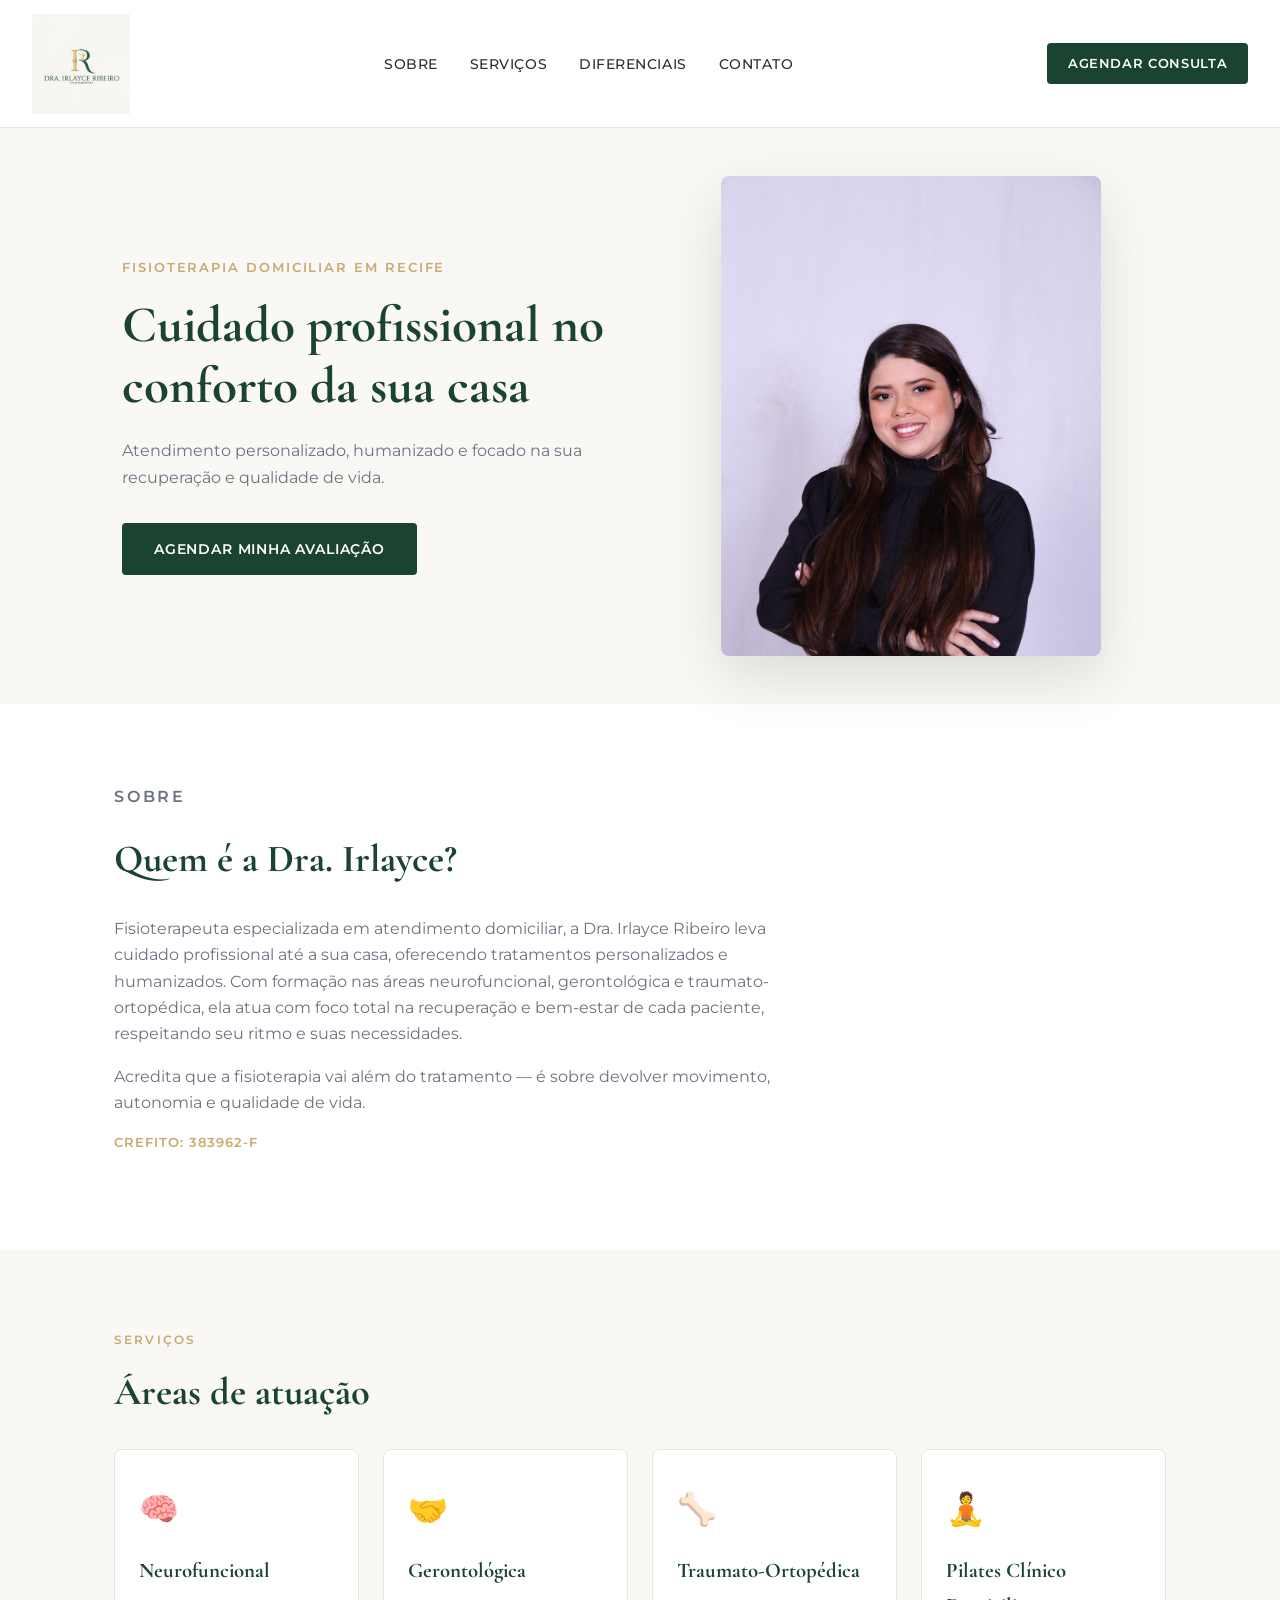
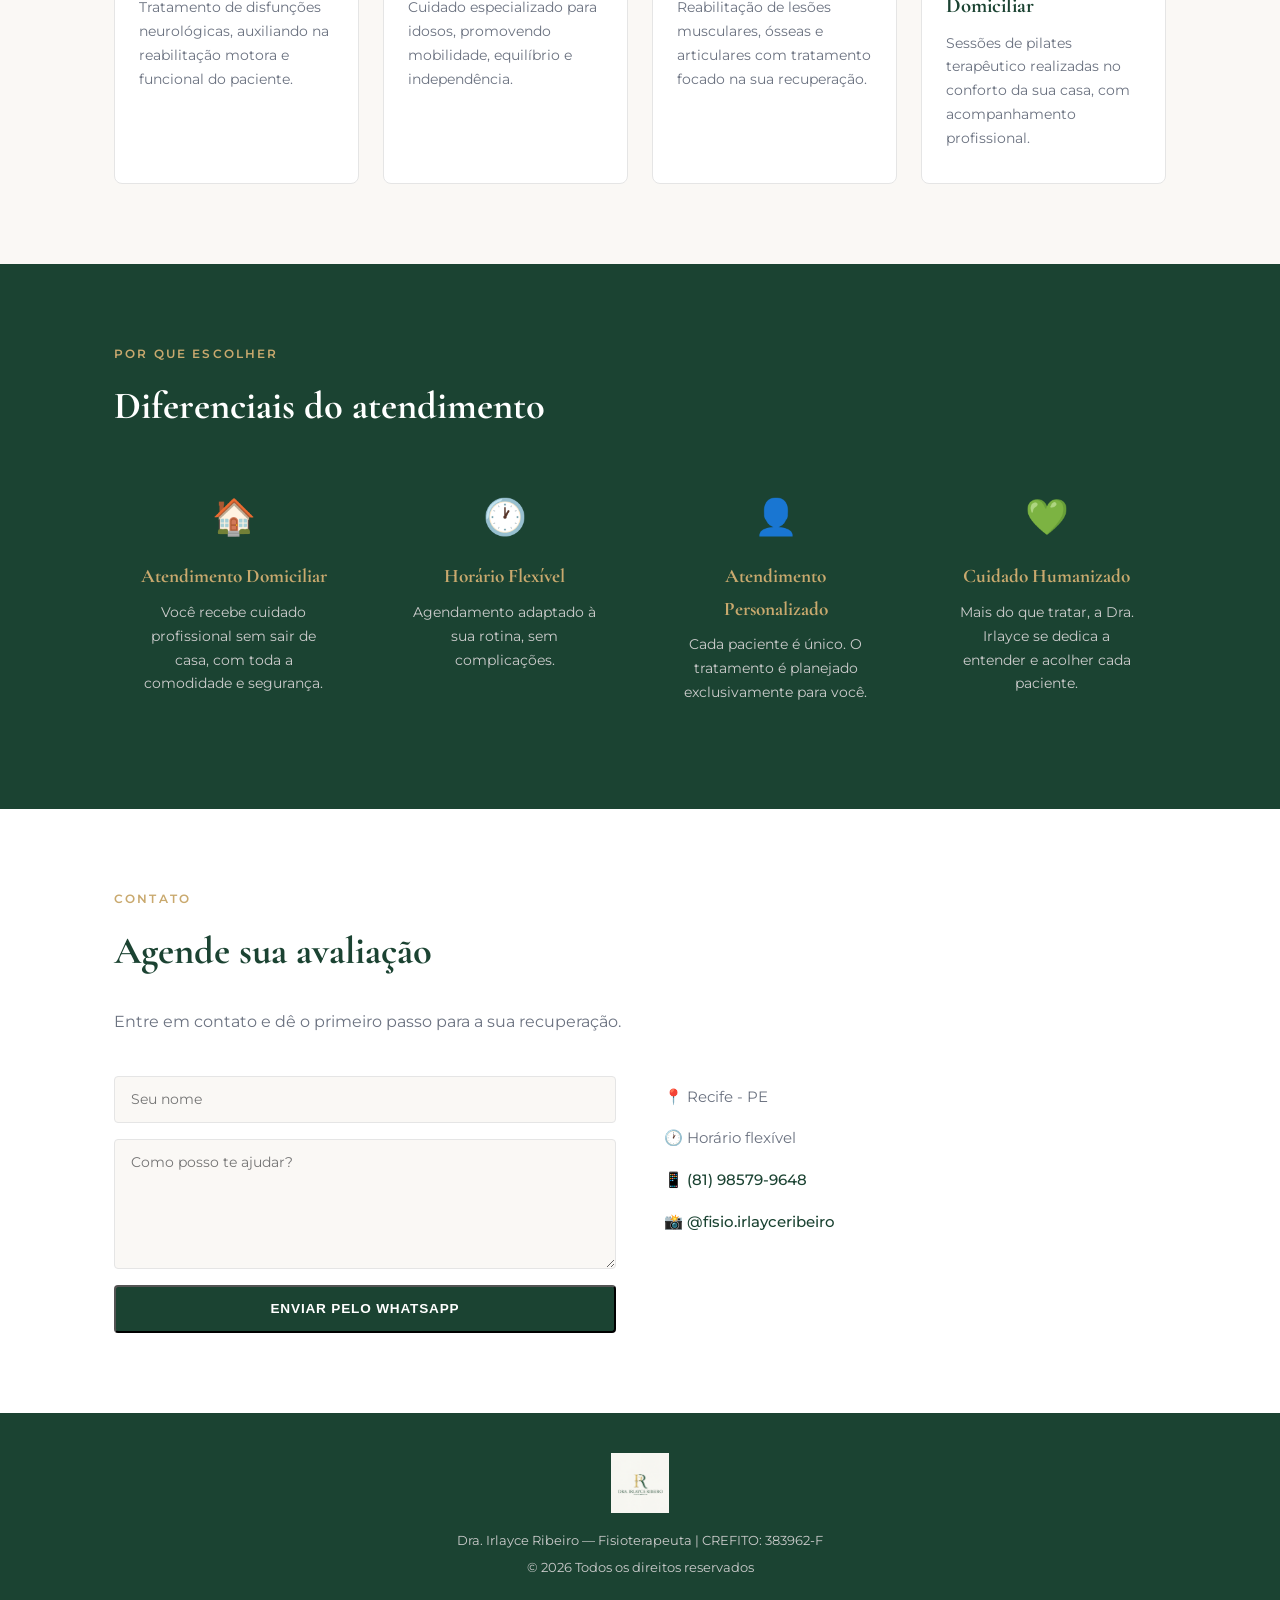
==== index.html @ c04ff3ac "primeiro commit" ====
<!DOCTYPE html>
<html lang="pt-BR">
<head>
  <meta charset="UTF-8" />
  <meta name="viewport" content="width=device-width, initial-scale=1.0" />
  <meta name="description" content="Dra. Irlayce Ribeiro - Fisioterapeuta em Recife. Atendimento domiciliar nas áreas neurofuncional, gerontológica, traumato-ortopédica e pilates clínico." />
  <title>Dra. Irlayce Ribeiro | Fisioterapeuta em Recife</title>
  <link rel="stylesheet" href="style.css" />
  <link href="https://fonts.googleapis.com/css2?family=Cormorant+Garamond:wght@400;500;600;700&family=Montserrat:wght@300;400;500;600&display=swap" rel="stylesheet" />
</head>
<body>

  <!-- NAVBAR -->
  <nav class="navbar">
    <a href="#topo">
      <img src="img/logo.png" alt="Logo Dra. Irlayce Ribeiro" class="nav-logo" />
    </a>
    <ul class="nav-links">
      <li><a href="#sobre">Sobre</a></li>
      <li><a href="#servicos">Serviços</a></li>
      <li><a href="#diferenciais">Diferenciais</a></li>
      <li><a href="#contato">Contato</a></li>
    </ul>
    <a href="https://wa.me/5581985799648" target="_blank" class="btn-whatsapp-nav">Agendar consulta</a>
  </nav>

  <!-- HERO -->
  <section class="hero" id="topo">
    <div class="hero-texto">
      <p class="hero-subtitulo">Fisioterapia Domiciliar em Recife</p>
      <h1>Cuidado profissional no conforto da sua casa</h1>
      <p class="hero-desc">Atendimento personalizado, humanizado e focado na sua recuperação e qualidade de vida.</p>
      <a href="https://wa.me/5581985799648" target="_blank" class="btn-principal">Agendar minha avaliação</a>
    </div>
    <div class="hero-imagem">
      <img src="img/foto.jpg" alt="Dra. Irlayce Ribeiro - Fisioterapeuta" />
    </div>
  </section>

  <!-- SOBRE -->
  <section class="sobre" id="sobre">
    <div class="container">
      <p class="secao-label">Sobre</p>
      <h2>Quem é a Dra. Irlayce?</h2>
      <p>Fisioterapeuta especializada em atendimento domiciliar, a Dra. Irlayce Ribeiro leva cuidado profissional até a sua casa, oferecendo tratamentos personalizados e humanizados. Com formação nas áreas neurofuncional, gerontológica e traumato-ortopédica, ela atua com foco total na recuperação e bem-estar de cada paciente, respeitando seu ritmo e suas necessidades.</p>
      <p>Acredita que a fisioterapia vai além do tratamento — é sobre devolver movimento, autonomia e qualidade de vida.</p>
      <p class="crefito">CREFITO: 383962-F</p>
    </div>
  </section>

  <!-- SERVIÇOS -->
  <section class="servicos" id="servicos">
    <div class="container">
      <p class="secao-label">Serviços</p>
      <h2>Áreas de atuação</h2>
      <div class="cards-grid">
        <div class="card">
          <div class="card-icone">🧠</div>
          <h3>Neurofuncional</h3>
          <p>Tratamento de disfunções neurológicas, auxiliando na reabilitação motora e funcional do paciente.</p>
        </div>
        <div class="card">
          <div class="card-icone">🤝</div>
          <h3>Gerontológica</h3>
          <p>Cuidado especializado para idosos, promovendo mobilidade, equilíbrio e independência.</p>
        </div>
        <div class="card">
          <div class="card-icone">🦴</div>
          <h3>Traumato-Ortopédica</h3>
          <p>Reabilitação de lesões musculares, ósseas e articulares com tratamento focado na sua recuperação.</p>
        </div>
        <div class="card">
          <div class="card-icone">🧘</div>
          <h3>Pilates Clínico Domiciliar</h3>
          <p>Sessões de pilates terapêutico realizadas no conforto da sua casa, com acompanhamento profissional.</p>
        </div>
      </div>
    </div>
  </section>

  <!-- DIFERENCIAIS -->
  <section class="diferenciais" id="diferenciais">
    <div class="container">
      <p class="secao-label">Por que escolher</p>
      <h2>Diferenciais do atendimento</h2>
      <div class="diferenciais-grid">
        <div class="diferencial">
          <span>🏠</span>
          <h4>Atendimento Domiciliar</h4>
          <p>Você recebe cuidado profissional sem sair de casa, com toda a comodidade e segurança.</p>
        </div>
        <div class="diferencial">
          <span>🕐</span>
          <h4>Horário Flexível</h4>
          <p>Agendamento adaptado à sua rotina, sem complicações.</p>
        </div>
        <div class="diferencial">
          <span>👤</span>
          <h4>Atendimento Personalizado</h4>
          <p>Cada paciente é único. O tratamento é planejado exclusivamente para você.</p>
        </div>
        <div class="diferencial">
          <span>💚</span>
          <h4>Cuidado Humanizado</h4>
          <p>Mais do que tratar, a Dra. Irlayce se dedica a entender e acolher cada paciente.</p>
        </div>
      </div>
    </div>
  </section>

  <!-- CONTATO -->
  <section class="contato" id="contato">
    <div class="container">
      <p class="secao-label">Contato</p>
      <h2>Agende sua avaliação</h2>
      <p class="contato-desc">Entre em contato e dê o primeiro passo para a sua recuperação.</p>
      <div class="contato-grid">
        <div class="formulario">
          <input type="text" id="nome" placeholder="Seu nome" />
          <textarea id="mensagem" placeholder="Como posso te ajudar?"></textarea>
          <button class="btn-principal" onclick="enviarWhatsApp()">Enviar pelo WhatsApp</button>
        </div>
        <div class="contato-info">
          <p>📍 Recife - PE</p>
          <p>🕐 Horário flexível</p>
          <p>📱 <a href="https://wa.me/5581985799648" target="_blank">(81) 98579-9648</a></p>
          <p>📸 <a href="https://instagram.com/fisio.irlayceribeiro" target="_blank">@fisio.irlayceribeiro</a></p>
        </div>
      </div>
    </div>
  </section>

  <!-- FOOTER -->
  <footer>
    <a href="#topo">
      <img src="img/logo.png" alt="Logo Dra. Irlayce Ribeiro" class="footer-logo" />
    </a>
    <p>Dra. Irlayce Ribeiro — Fisioterapeuta | CREFITO: 383962-F</p>
    <p>© 2026 Todos os direitos reservados</p>
  </footer>

  <script>
    // Volta ao topo ao recarregar a página
    if (history.scrollRestoration) {
      history.scrollRestoration = 'manual';
    }

    window.onload = function() {
      window.scrollTo(0, 0);
    };

    // Envia mensagem pelo WhatsApp
    function enviarWhatsApp() {
      const nome = document.getElementById("nome").value.trim();
      const mensagem = document.getElementById("mensagem").value.trim();

      if (!nome) {
        alert("Por favor, informe seu nome.");
        return;
      }

      let texto = `Olá, Dra. Irlayce! Me chamo *${nome}*`;
      if (mensagem) texto += `.\n\n${mensagem}`;
      texto += `.\n\nGostaria de agendar uma avaliação!`;

      const url = `https://wa.me/5581985799648?text=${encodeURIComponent(texto)}`;
      window.open(url, "_blank");
    }
  </script>

</body>
</html>
---- style.css ----
/* ── RESET & BASE ── */
* {
  margin: 0;
  padding: 0;
  box-sizing: border-box;
}

:root {
  --verde:    #1B4332;
  --dourado:  #C9A96E;
  --offwhite: #FAF8F5;
  --cinza:    #2D2D2D;
  --muted:    #6B7280;
  --branco:   #FFFFFF;
}

html {
  scroll-behavior: smooth;
}

body {
  font-family: 'Montserrat', sans-serif;
  background: var(--offwhite);
  color: var(--cinza);
  font-size: 16px;
  line-height: 1.7;
}

a {
  text-decoration: none;
  color: inherit;
}

img {
  max-width: 100%;
  display: block;
}

.container {
  max-width: 1100px;
  margin: 0 auto;
  padding: 0 1.5rem;
}

/* ── NAVBAR ── */
.navbar {
  position: sticky;
  top: 0;
  z-index: 100;
  background: var(--branco);
  border-bottom: 1px solid #e5e5e5;
  display: flex;
  align-items: center;
  justify-content: space-between;
  padding: .85rem 2rem;
  gap: 1rem;
}

.nav-logo {
  height: 100px;
  width: auto;
  transition: transform .3s ease, filter .3s ease;
  cursor: pointer;
}

.nav-logo:hover {
  transform: scale(1.08);
  filter: drop-shadow(0 0 10px rgba(201, 169, 110, 0.7));
}

.nav-links {
  display: flex;
  list-style: none;
  gap: 2rem;
}

.nav-links a {
  font-size: .85rem;
  font-weight: 500;
  color: var(--cinza);
  letter-spacing: .04em;
  text-transform: uppercase;
  transition: color .2s, transform .2s, letter-spacing .2s;
  display: inline-block;
}

.nav-links a:hover {
  color: var(--dourado);
  transform: scale(1.12);
  letter-spacing: .08em;
}

.btn-whatsapp-nav {
  background: var(--verde);
  color: var(--branco);
  font-size: .8rem;
  font-weight: 600;
  letter-spacing: .05em;
  text-transform: uppercase;
  padding: .6rem 1.3rem;
  border-radius: 4px;
  transition: background .2s, transform .2s;
  white-space: nowrap;
  display: inline-block;
}

.btn-whatsapp-nav:hover {
  background: var(--dourado);
  transform: scale(1.05);
}

/* ── HERO ── */
.hero {
  display: flex;
  align-items: center;
  justify-content: space-between;
  gap: 3rem;
  min-height: auto;
  padding: 3rem 2rem;
  max-width: 1100px;
  margin: 0 auto;
}

.hero-texto {
  flex: 1;
  max-width: 540px;
}

.hero-subtitulo {
  font-size: .8rem;
  font-weight: 600;
  letter-spacing: .15em;
  text-transform: uppercase;
  color: var(--dourado);
  margin-bottom: 1rem;
}

.hero-texto h1 {
  font-family: 'Cormorant Garamond', serif;
  font-size: 3.2rem;
  font-weight: 700;
  line-height: 1.2;
  color: var(--verde);
  margin-bottom: 1.2rem;
}

.hero-desc {
  font-size: 1rem;
  color: var(--muted);
  margin-bottom: 2rem;
}

.btn-principal {
  display: inline-block;
  background: var(--verde);
  color: var(--branco);
  font-size: .85rem;
  font-weight: 600;
  letter-spacing: .06em;
  text-transform: uppercase;
  padding: .9rem 2rem;
  border-radius: 4px;
  transition: background .2s, transform .2s;
}

.btn-principal:hover {
  background: var(--dourado);
  transform: scale(1.04);
}

.hero-imagem {
  flex: 1;
  display: flex;
  justify-content: center;
}

.hero-imagem img {
  width: 100%;
  max-width: 380px;
  height: 480px;
  object-fit: cover;
  object-position: center 5%;
  border-radius: 8px;
  box-shadow: 0 20px 60px rgba(0,0,0,.12);
}

/* ── SEÇÕES ── */
section {
  padding: 5rem 0;
}

.secao-label {
  font-size: .75rem;
  font-weight: 600;
  letter-spacing: .18em;
  text-transform: uppercase;
  color: var(--dourado);
  margin-bottom: .6rem;
}

section h2 {
  font-family: 'Cormorant Garamond', serif;
  font-size: 2.4rem;
  font-weight: 700;
  color: var(--verde);
  margin-bottom: 1.5rem;
}

/* ── SOBRE ── */
.sobre {
  background: var(--branco);
}

.sobre p {
  font-size: .97rem;
  color: var(--muted);
  margin-bottom: 1rem;
  max-width: 700px;
}

.crefito {
  font-size: .8rem !important;
  font-weight: 600;
  color: var(--dourado) !important;
  letter-spacing: .08em;
  margin-top: 1rem !important;
}

/* ── SERVIÇOS ── */
.servicos {
  background: var(--offwhite);
}

.cards-grid {
  display: grid;
  grid-template-columns: repeat(auto-fit, minmax(230px, 1fr));
  gap: 1.5rem;
  margin-top: 1rem;
}

.card {
  background: var(--branco);
  border: 1px solid #e5e5e5;
  border-radius: 8px;
  padding: 2rem 1.5rem;
  transition: box-shadow .2s, transform .2s;
}

.card:hover {
  box-shadow: 0 8px 30px rgba(0,0,0,.08);
  transform: translateY(-4px);
}

.card-icone {
  font-size: 2rem;
  margin-bottom: 1rem;
}

.card h3 {
  font-family: 'Cormorant Garamond', serif;
  font-size: 1.3rem;
  font-weight: 700;
  color: var(--verde);
  margin-bottom: .5rem;
}

.card p {
  font-size: .88rem;
  color: var(--muted);
}

/* ── DIFERENCIAIS ── */
.diferenciais {
  background: var(--verde);
}

.diferenciais .secao-label {
  color: var(--dourado);
}

.diferenciais h2 {
  color: var(--branco);
}

.diferenciais-grid {
  display: grid;
  grid-template-columns: repeat(auto-fit, minmax(220px, 1fr));
  gap: 2rem;
  margin-top: 1rem;
}

.diferencial {
  text-align: center;
  padding: 1.5rem;
}

.diferencial span {
  font-size: 2.2rem;
  display: block;
  margin-bottom: .8rem;
}

.diferencial h4 {
  font-family: 'Cormorant Garamond', serif;
  font-size: 1.2rem;
  font-weight: 700;
  color: var(--dourado);
  margin-bottom: .5rem;
}

.diferencial p {
  font-size: .88rem;
  color: #ccc;
}

/* ── CONTATO ── */
.contato {
  background: var(--branco);
}

.contato-desc {
  color: var(--muted);
  margin-bottom: 2.5rem;
}

.contato-grid {
  display: grid;
  grid-template-columns: 1fr 1fr;
  gap: 3rem;
  align-items: start;
}

.formulario {
  display: flex;
  flex-direction: column;
  gap: 1rem;
}

.formulario input,
.formulario textarea {
  background: var(--offwhite);
  border: 1px solid #e5e5e5;
  border-radius: 4px;
  padding: .85rem 1rem;
  font-family: 'Montserrat', sans-serif;
  font-size: .9rem;
  color: var(--cinza);
  outline: none;
  transition: border-color .2s;
  width: 100%;
}

.formulario input:focus,
.formulario textarea:focus {
  border-color: var(--dourado);
}

.formulario textarea {
  height: 130px;
  resize: vertical;
}

.contato-info {
  display: flex;
  flex-direction: column;
  gap: 1rem;
  padding-top: .5rem;
}

.contato-info p {
  font-size: .95rem;
  color: var(--muted);
}

.contato-info a {
  color: var(--verde);
  font-weight: 500;
  transition: color .2s;
}

.contato-info a:hover {
  color: var(--dourado);
}

/* ── FOOTER ── */
footer {
  background: var(--verde);
  color: var(--branco);
  text-align: center;
  padding: 2.5rem 1rem;
}

.footer-logo {
  height: 60px;
  width: auto;
  margin: 0 auto 1rem;
  transition: transform .3s ease, filter .3s ease;
  cursor: pointer;
}

.footer-logo:hover {
  transform: scale(1.08);
  filter: drop-shadow(0 0 10px rgba(201, 169, 110, 0.7));
}

footer p {
  font-size: .82rem;
  color: #ccc;
  margin-bottom: .3rem;
}

/* ── RESPONSIVO ── */
@media (max-width: 768px) {
  .navbar {
    flex-wrap: wrap;
    padding: .85rem 1rem;
  }

  .nav-links {
    display: none;
  }

  .hero {
    flex-direction: column;
    text-align: center;
    padding: 3rem 1.5rem;
    min-height: auto;
  }

  .hero-texto h1 {
    font-size: 2.2rem;
  }

  .hero-imagem img {
    height: 400px;
    max-width: 100%;
  }

  .contato-grid {
    grid-template-columns: 1fr;
    gap: 2rem;
  }

  section h2 {
    font-size: 1.9rem;
  }
}
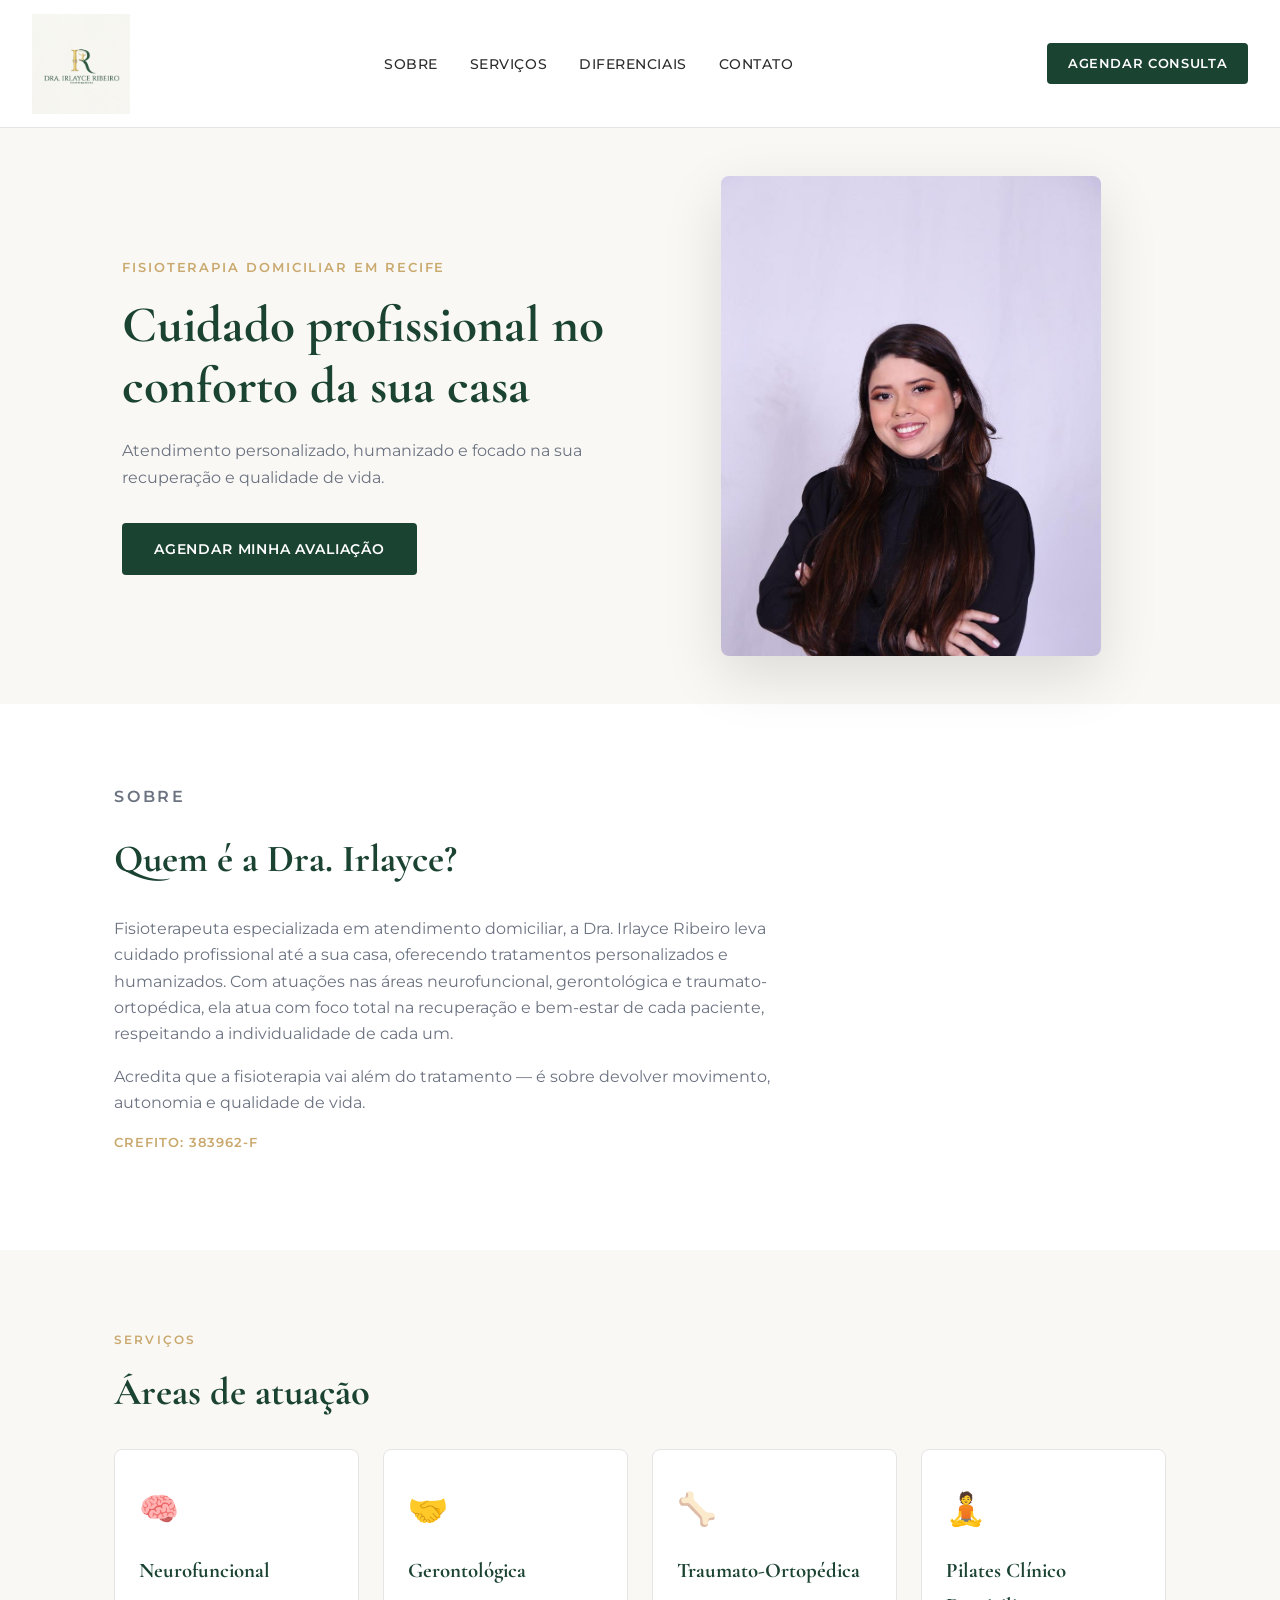
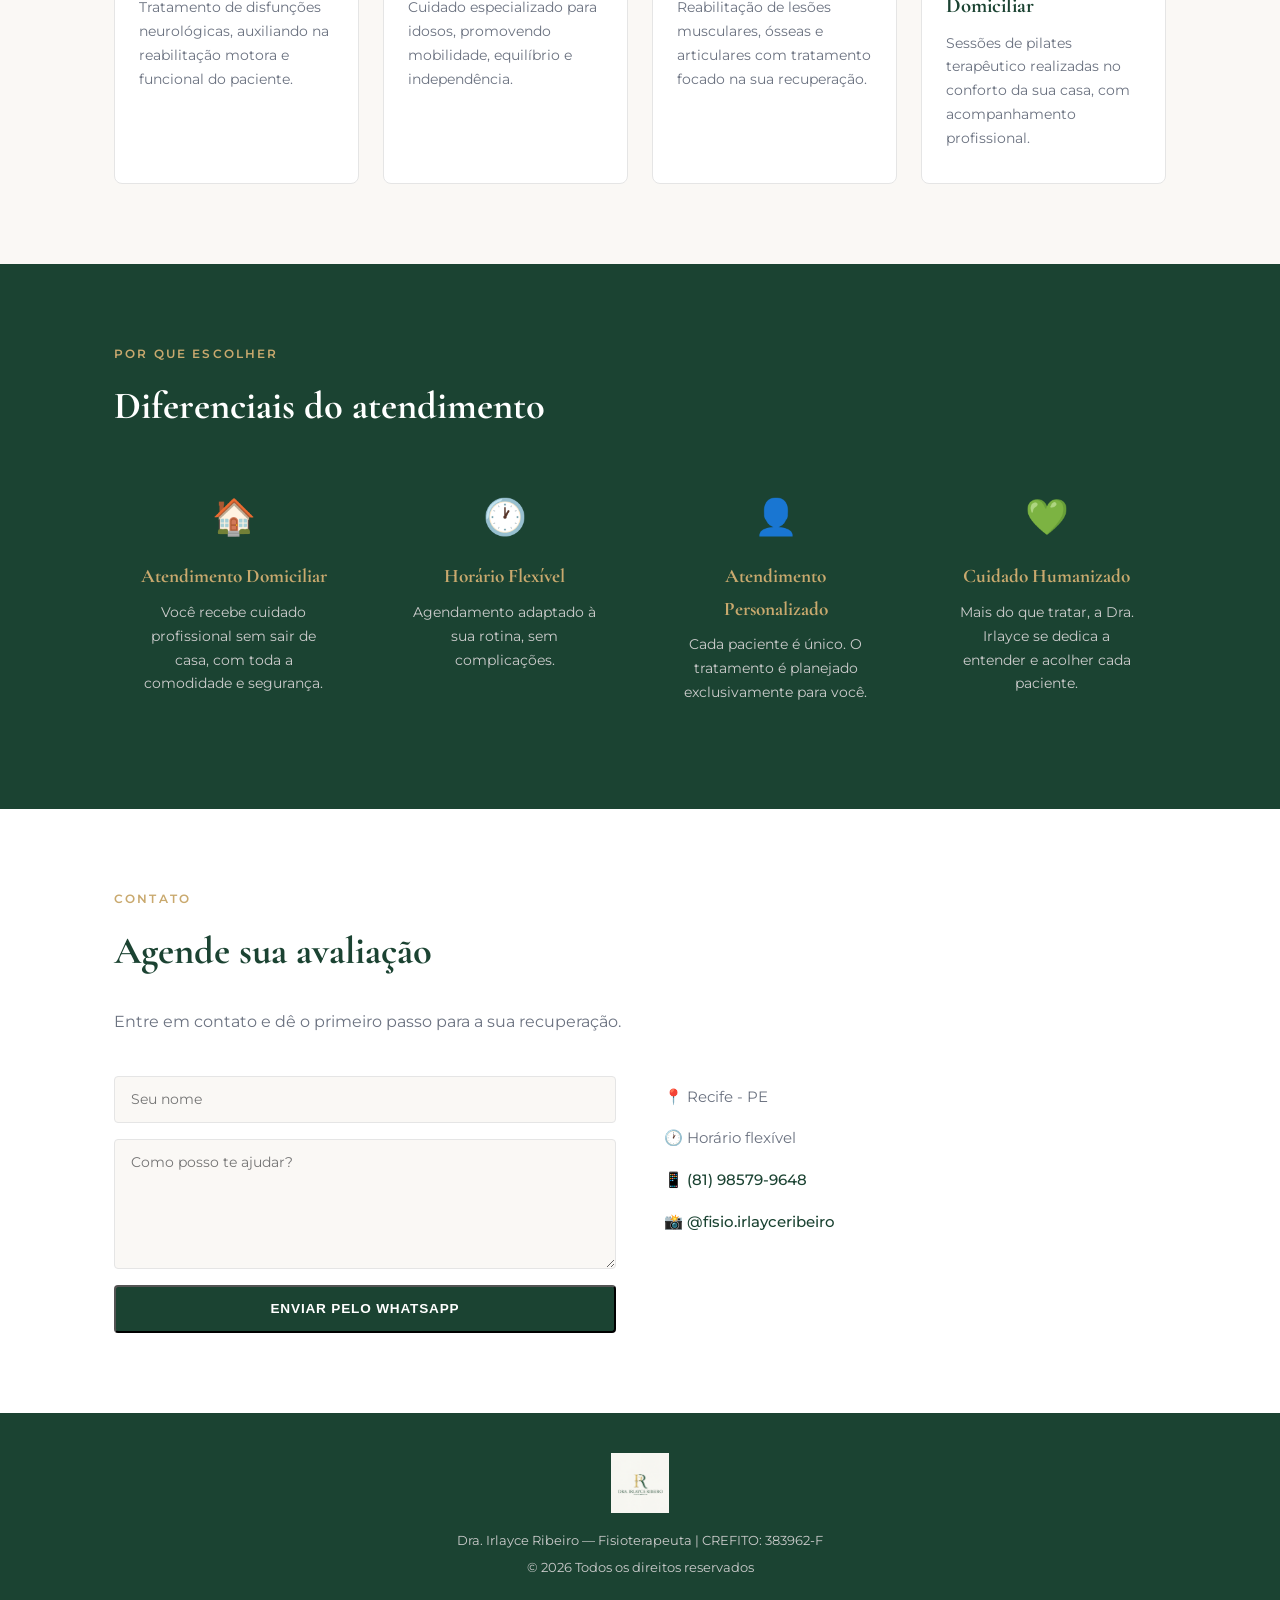
==== commit 4b5a495d: "atualiza texto sobre" ====
--- a/index.html
+++ b/index.html
@@ -42,7 +42,7 @@
     <div class="container">
       <p class="secao-label">Sobre</p>
       <h2>Quem é a Dra. Irlayce?</h2>
-      <p>Fisioterapeuta especializada em atendimento domiciliar, a Dra. Irlayce Ribeiro leva cuidado profissional até a sua casa, oferecendo tratamentos personalizados e humanizados. Com formação nas áreas neurofuncional, gerontológica e traumato-ortopédica, ela atua com foco total na recuperação e bem-estar de cada paciente, respeitando seu ritmo e suas necessidades.</p>
+      <p>Fisioterapeuta especializada em atendimento domiciliar, a Dra. Irlayce Ribeiro leva cuidado profissional até a sua casa, oferecendo tratamentos personalizados e humanizados. Com atuações nas áreas neurofuncional, gerontológica e traumato-ortopédica, ela atua com foco total na recuperação e bem-estar de cada paciente, respeitando a individualidade de cada um.</p>
       <p>Acredita que a fisioterapia vai além do tratamento — é sobre devolver movimento, autonomia e qualidade de vida.</p>
       <p class="crefito">CREFITO: 383962-F</p>
     </div>
@@ -140,7 +140,6 @@
   </footer>
 
   <script>
-    // Volta ao topo ao recarregar a página
     if (history.scrollRestoration) {
       history.scrollRestoration = 'manual';
     }
@@ -149,7 +148,6 @@
       window.scrollTo(0, 0);
     };
 
-    // Envia mensagem pelo WhatsApp
     function enviarWhatsApp() {
       const nome = document.getElementById("nome").value.trim();
       const mensagem = document.getElementById("mensagem").value.trim();
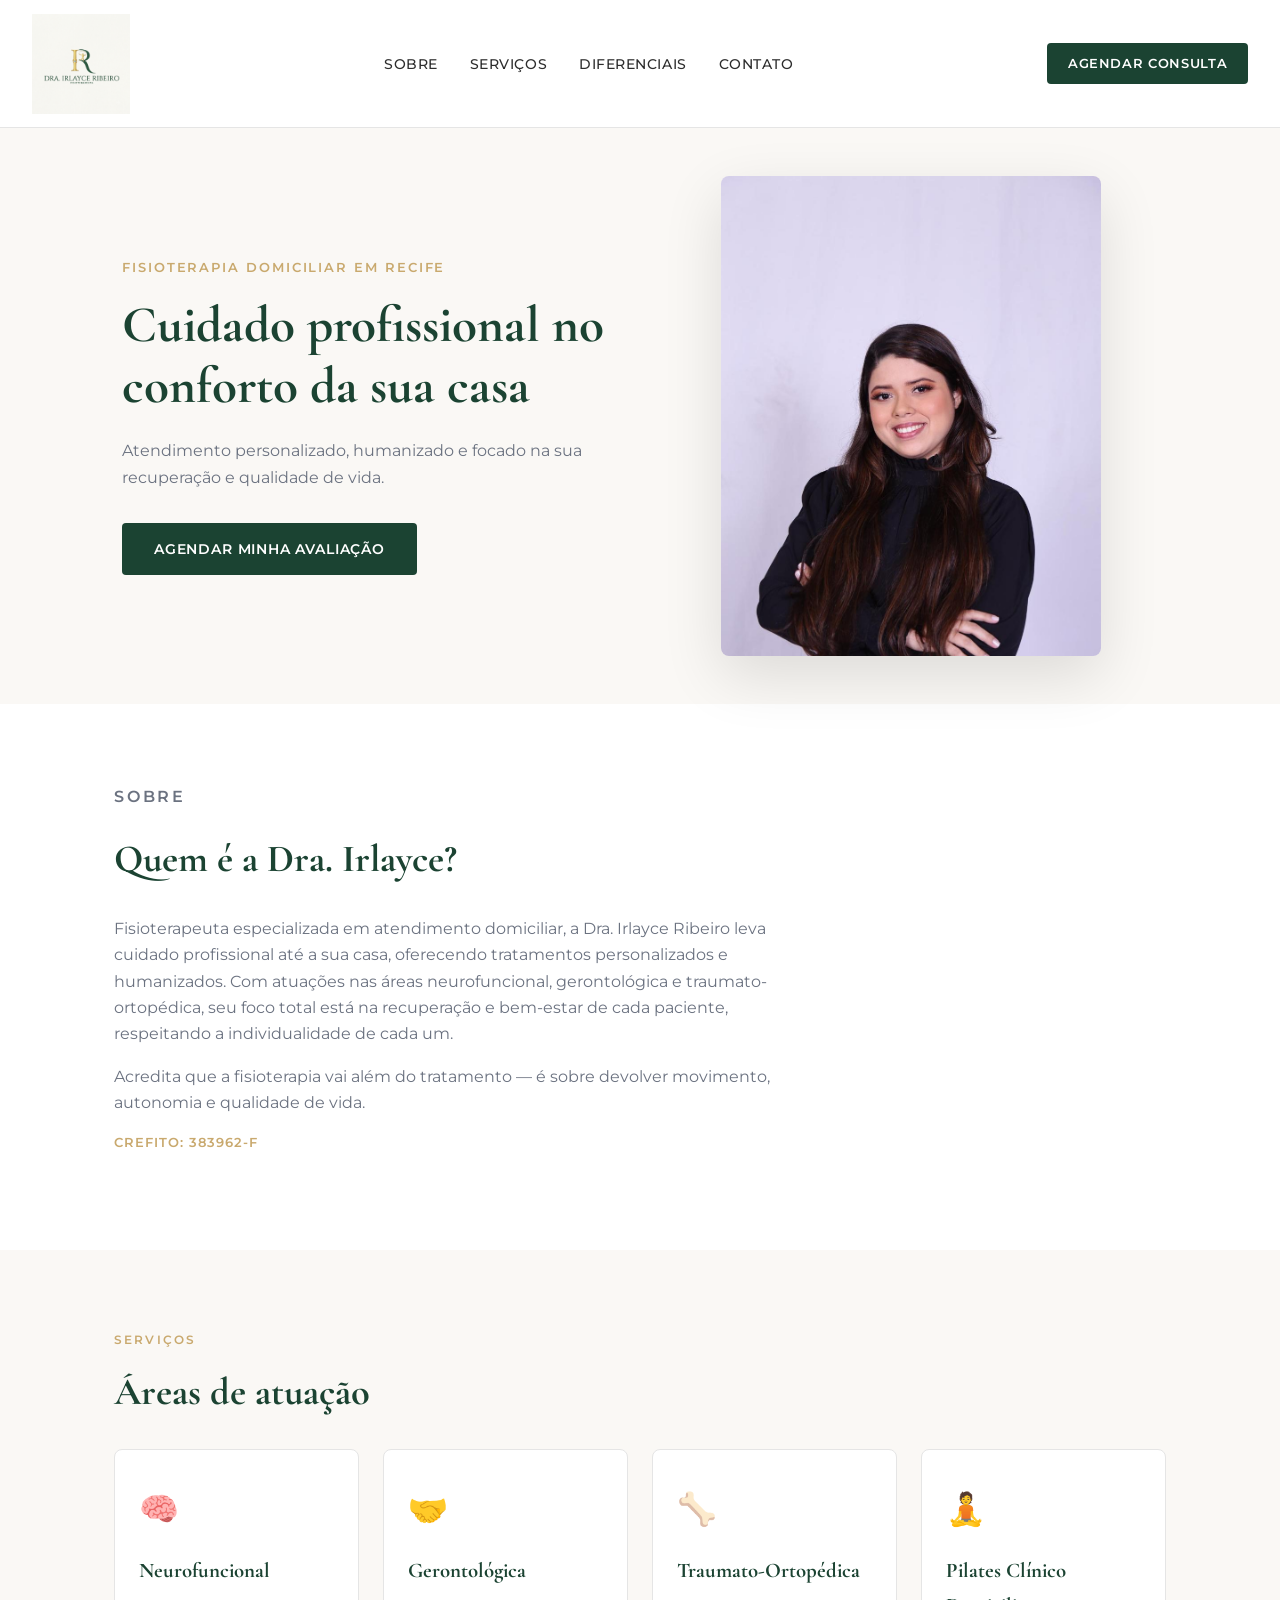
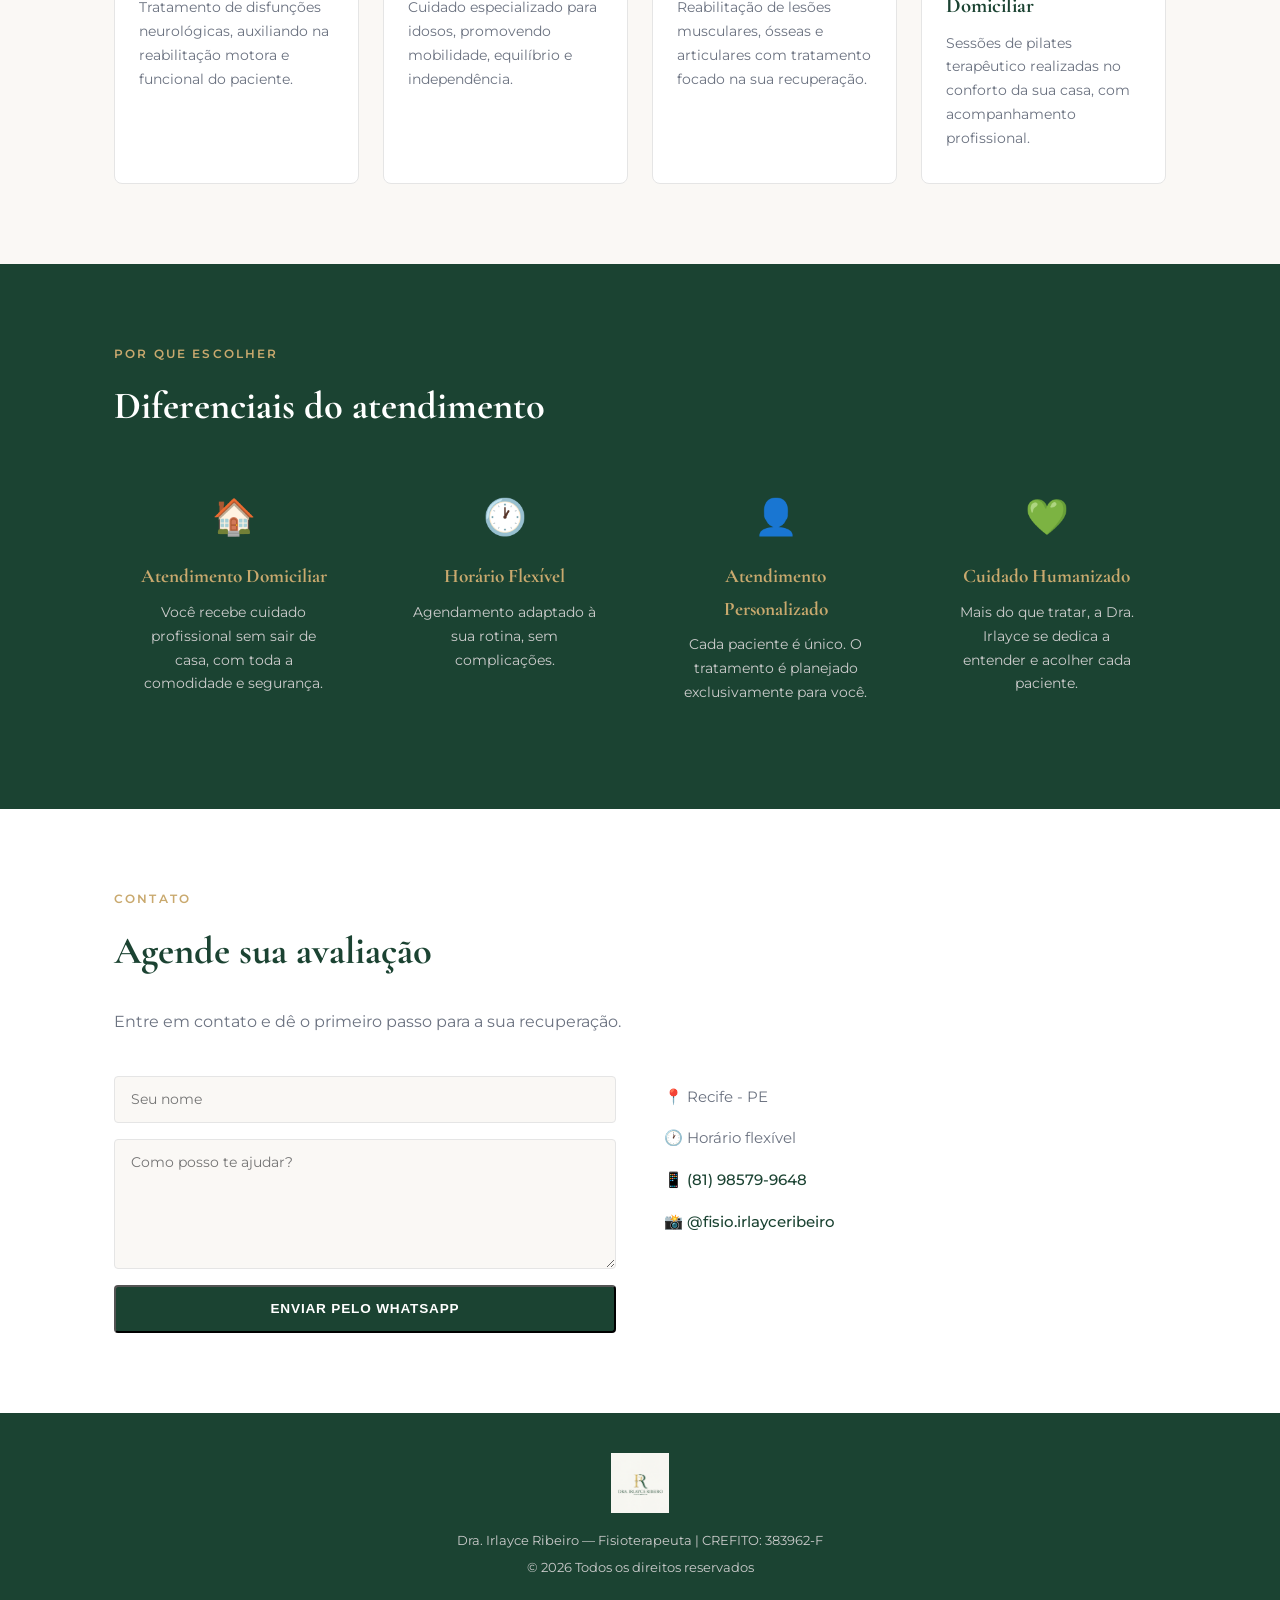
==== commit 8c16db2c: "ajusta texto sobre" ====
--- a/index.html
+++ b/index.html
@@ -42,7 +42,7 @@
     <div class="container">
       <p class="secao-label">Sobre</p>
       <h2>Quem é a Dra. Irlayce?</h2>
-      <p>Fisioterapeuta especializada em atendimento domiciliar, a Dra. Irlayce Ribeiro leva cuidado profissional até a sua casa, oferecendo tratamentos personalizados e humanizados. Com atuações nas áreas neurofuncional, gerontológica e traumato-ortopédica, ela atua com foco total na recuperação e bem-estar de cada paciente, respeitando a individualidade de cada um.</p>
+      <p>Fisioterapeuta especializada em atendimento domiciliar, a Dra. Irlayce Ribeiro leva cuidado profissional até a sua casa, oferecendo tratamentos personalizados e humanizados. Com atuações nas áreas neurofuncional, gerontológica e traumato-ortopédica, seu foco total está na recuperação e bem-estar de cada paciente, respeitando a individualidade de cada um.</p>
       <p>Acredita que a fisioterapia vai além do tratamento — é sobre devolver movimento, autonomia e qualidade de vida.</p>
       <p class="crefito">CREFITO: 383962-F</p>
     </div>
